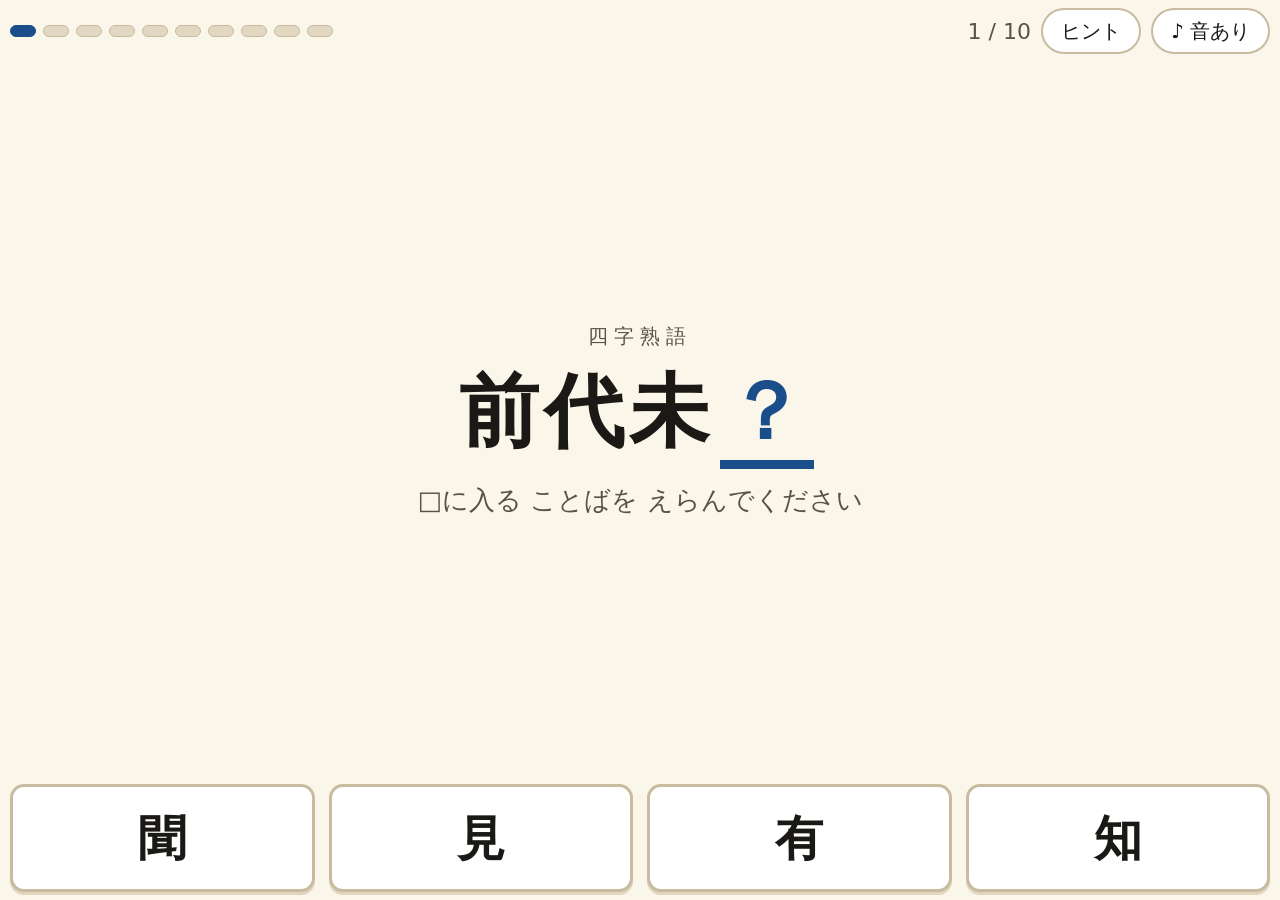
==== app/index.html @ 2a947069 "Tap on KOTOBA — 四字熟語・ことわざの穴うめパズル 大きな文字とタップだけで遊べる、高齢者向けのことばパズル。 インストール不要・通信なし・依存ライブラリなし。  - app/     " ====
<!DOCTYPE html>
<html lang="ja">
<head>
<meta charset="utf-8">
<meta name="viewport" content="width=device-width, initial-scale=1, viewport-fit=cover">
<title>ことば穴うめパズル｜Tap on KOTOBA</title>
<meta name="description" content="四字熟語とことわざの穴うめパズル。全100問から毎回10問。大きな文字・タップだけ・時間制限なし。">
<meta name="apple-mobile-web-app-capable" content="yes">
<meta name="apple-mobile-web-app-title" content="ことばパズル">
<link rel="icon" href="../assets/favicon.ico">
<link rel="apple-touch-icon" href="../assets/icon.png">
<style>
  :root{
    --bg:#FBF6EA;          /* 生成りの紙 */
    --panel:#FFFFFF;
    --ink:#1B1915;         /* 本文 コントラスト比 15:1 以上 */
    --sub:#5A5245;
    --line:#C8BBA0;
    --ok:#136B3A;
    --ok-bg:#E3F3E8;
    --ng:#9A3120;
    --ng-bg:#F5E4E0;
    --accent:#1A4E8A;
    --gap:clamp(6px,1.6dvh,14px);
  }
  *{box-sizing:border-box;-webkit-tap-highlight-color:transparent}
  /* .choices / .answer / .overlay は display を指定しているので、
     hidden 属性を確実に効かせる */
  [hidden]{display:none!important}
  html,body{margin:0;height:100%}
  body{
    background:var(--bg); color:var(--ink);
    /* メイリオ(Windows)を最優先。無い端末は各OS標準のゴシックへ順に落ちる:
       iOS/Mac=ヒラギノ角ゴ、Android=Noto Sans JP、Windows新環境=游ゴシック */
    font-family:"Meiryo","メイリオ",
                "Hiragino Sans","ヒラギノ角ゴシック","Hiragino Kaku Gothic ProN",
                "Noto Sans JP","Noto Sans CJK JP",
                "Yu Gothic UI","Yu Gothic","游ゴシック体","YuGothic",
                system-ui,sans-serif;
    overflow:hidden; touch-action:manipulation;
    -webkit-text-size-adjust:100%;
  }
  button{font-family:inherit; color:inherit; cursor:pointer}

  #app{
    height:100dvh; display:grid; grid-template-rows:auto 1fr auto;
    padding:max(6px,env(safe-area-inset-top)) max(10px,env(safe-area-inset-right))
            max(8px,env(safe-area-inset-bottom)) max(10px,env(safe-area-inset-left));
    gap:var(--gap);
  }

  /* ───── 上部バー ───── */
  .bar{display:flex; align-items:center; gap:10px; min-height:clamp(30px,8dvh,50px)}
  .dots{display:flex; gap:clamp(3px,0.7vw,7px); flex:1; min-width:0}
  .dot{flex:1; max-width:26px; height:clamp(7px,1.6dvh,12px); border-radius:99px;
       background:#E2D8C2; border:1px solid var(--line)}
  .dot.done{background:var(--ok); border-color:var(--ok)}
  .dot.miss{background:#D9C88E; border-color:#B89F55}
  .dot.now{background:var(--accent); border-color:var(--accent)}
  .count{font-size:clamp(14px,3.4dvh,22px); color:var(--sub); white-space:nowrap;
         font-variant-numeric:tabular-nums}
  .tool{
    border:2px solid var(--line); background:var(--panel); border-radius:99px;
    font-size:clamp(13px,3.2dvh,20px); padding:.25em .9em; min-height:clamp(30px,7dvh,46px);
    white-space:nowrap;
  }
  .tool:disabled{opacity:.35}
  .tool:active{background:#F0E9DA}

  /* ───── 問題 ───── */
  .stage{display:flex; flex-direction:column; align-items:center; justify-content:center;
         gap:var(--gap); min-height:0; text-align:center}
  .qlabel{margin:0; font-size:clamp(12px,3dvh,20px); letter-spacing:.3em; color:var(--sub)}
  .quiz{width:100%; white-space:nowrap; line-height:1.2; font-weight:700;
        max-height:46dvh; overflow:hidden;
        font-size:clamp(26px,min(18dvh,8.6vw),80px)}
  .quiz.yoji{letter-spacing:.06em}
  .blank{
    display:inline-block; min-width:1.15em; margin:0 .08em; padding:0 .06em;
    border-bottom:.12em solid var(--accent); color:var(--accent);
  }
  .blank.filled{color:var(--ok); border-bottom-color:var(--ok)}
  .msg{margin:0; font-size:clamp(14px,4dvh,26px); color:var(--sub); min-height:1.3em}
  .msg.okmsg{color:var(--ok); font-weight:600}
  .msg.ngmsg{color:var(--ng)}

  /* ───── 選択肢 ───── */
  .choices{display:grid; grid-template-columns:repeat(4,1fr); gap:clamp(6px,1.4vw,14px)}
  .choice{
    border:3px solid var(--line); background:var(--panel); border-radius:14px;
    min-height:clamp(54px,23dvh,108px); padding:.1em .2em;
    font-size:clamp(20px,min(10dvh,4.4vw),48px); font-weight:700; line-height:1.1;
    white-space:nowrap; box-shadow:0 3px 0 #E0D5BE;
  }
  .choice:active:not(:disabled){transform:translateY(3px); box-shadow:none}
  .choice.ng{background:var(--ng-bg); border-color:var(--ng); color:var(--ng)}
  .choice.ok{background:var(--ok-bg); border-color:var(--ok); color:var(--ok)}
  .choice.off{opacity:.25}
  .choice:disabled{cursor:default}
  .mark{font-size:.7em; margin-right:.15em}

  /* ───── 正解パネル ───── */
  .answer{display:grid; grid-template-columns:1fr auto; align-items:center;
          gap:clamp(8px,2vw,18px); background:var(--ok-bg);
          border:3px solid var(--ok); border-radius:14px; padding:clamp(6px,1.6dvh,14px)}
  .yomi{display:block; font-size:clamp(13px,min(4.2dvh,2.4vw),24px); color:var(--sub)}
  .imi{display:block; font-size:clamp(17px,min(7dvh,3.6vw),34px); line-height:1.4;
       margin-top:.1em; font-weight:600}
  .next{
    border:none; background:var(--ok); color:#fff; border-radius:12px;
    font-size:clamp(17px,5dvh,32px); font-weight:600; padding:.4em 1em;
    min-height:clamp(46px,15dvh,84px); white-space:nowrap;
  }
  .next:active{filter:brightness(.9)}

  /* ───── 結果・回転案内 ───── */
  .overlay{position:fixed; inset:0; background:var(--bg); display:flex; flex-direction:column;
           align-items:center; justify-content:center; gap:var(--gap); text-align:center;
           padding:20px; z-index:10}
  .big{font-size:clamp(24px,10dvh,56px); font-weight:600; margin:0}
  .mid{font-size:clamp(16px,5dvh,32px); margin:0; line-height:1.4}
  .stars{font-size:clamp(20px,7dvh,42px); letter-spacing:.1em; color:#C8961E; word-break:break-all}
  .again{border:none; background:var(--accent); color:#fff; border-radius:14px;
         font-size:clamp(18px,5.5dvh,34px); font-weight:600; padding:.5em 1.6em;
         min-height:clamp(48px,14dvh,88px)}

  /* ───── 縦持ち(ポートレート) ───── */
  @media (orientation:portrait){
    .quiz{white-space:normal; max-height:42dvh; line-height:1.35;
          font-size:clamp(30px,min(12dvh,16vw),96px)}
    .qlabel{font-size:clamp(13px,min(2.6dvh,3.6vw),22px)}
    .msg{font-size:clamp(15px,min(2.8dvh,4.4vw),28px)}
    .choices{grid-template-columns:repeat(2,1fr)}
    .choice{min-height:clamp(64px,11dvh,130px);
            font-size:clamp(24px,min(6dvh,10vw),56px)}
    .answer{grid-template-columns:1fr; gap:clamp(8px,1.4dvh,16px)}
    .yomi{font-size:clamp(15px,min(2.6dvh,4.4vw),26px)}
    .imi{font-size:clamp(19px,min(3.6dvh,6.2vw),38px)}
    .next{width:100%; min-height:clamp(54px,8dvh,96px)}
    .count{font-size:clamp(14px,3.6vw,22px)}
    .tool{font-size:clamp(13px,3.4vw,20px)}
  }

  :focus-visible{outline:4px solid var(--accent); outline-offset:3px}
  @media (prefers-reduced-motion:reduce){*{transition:none!important; animation:none!important}}
</style>
</head>
<body>

<div id="app">
  <header class="bar">
    <div class="dots" id="dots" aria-hidden="true"></div>
    <div class="count" id="count">1 / 10</div>
    <button class="tool" id="hint" type="button">ヒント</button>
    <button class="tool" id="sound" type="button" aria-pressed="true">♪ 音あり</button>
  </header>

  <main class="stage">
    <p class="qlabel" id="qlabel">四字熟語</p>
    <div class="quiz" id="quiz"></div>
    <p class="msg" id="msg" role="status" aria-live="polite">□に入ることばを えらんでください</p>
  </main>

  <section class="choices" id="choices" aria-label="選択肢"></section>

  <section class="answer" id="answer" hidden>
    <div>
      <span class="yomi" id="yomi"></span>
      <span class="imi" id="imi"></span>
    </div>
    <button class="next" id="next" type="button">つぎへ ▶</button>
  </section>
</div>

<div class="overlay" id="result" hidden>
  <p class="big" id="rTitle"></p>
  <p class="stars" id="rStars"></p>
  <p class="mid" id="rBody"></p>
  <button class="again" id="again" type="button">もう一度 あそぶ</button>
</div>

<script src="questions.js"></script>
<script>
(function(){
  "use strict";
  var PER_GAME = 10;
  var deck = [], idx = 0, star = 0, firstTry = true, soundOn = true, answered = false;

  var $ = function(id){ return document.getElementById(id); };
  var dotsEl=$("dots"), countEl=$("count"), hintBtn=$("hint"), soundBtn=$("sound"),
      qlabelEl=$("qlabel"), quizEl=$("quiz"), msgEl=$("msg"), choicesEl=$("choices"),
      answerEl=$("answer"), yomiEl=$("yomi"), imiEl=$("imi"), nextBtn=$("next"),
      resultEl=$("result");

  /* ── 音(短い和音。WebAudio が無い端末では黙って無効) ── */
  var actx = null;
  function beep(freqs, dur){
    if(!soundOn) return;
    try{
      if(!actx){ var AC = window.AudioContext || window.webkitAudioContext; if(!AC) return; actx = new AC(); }
      if(actx.state === "suspended") actx.resume();
      freqs.forEach(function(f, i){
        var o = actx.createOscillator(), g = actx.createGain();
        o.type = "sine"; o.frequency.value = f;
        var t0 = actx.currentTime + i * 0.09;
        g.gain.setValueAtTime(0.0001, t0);
        g.gain.exponentialRampToValueAtTime(0.18, t0 + 0.02);
        g.gain.exponentialRampToValueAtTime(0.0001, t0 + dur);
        o.connect(g); g.connect(actx.destination);
        o.start(t0); o.stop(t0 + dur + 0.05);
      });
    }catch(e){ /* 音が出せなくても進行に影響させない */ }
  }

  function shuffle(a){
    a = a.slice();
    for(var i = a.length - 1; i > 0; i--){
      var j = Math.floor(Math.random() * (i + 1)), t = a[i]; a[i] = a[j]; a[j] = t;
    }
    return a;
  }

  /* ── 枠からはみ出さないよう文字を自動で縮める
        (横向き=1行なので横幅、縦向き=折り返すので高さが効く) ── */
  function over(el){
    return el.scrollWidth > el.clientWidth + 1 || el.scrollHeight > el.clientHeight + 1;
  }
  function fit(el, maxPx){
    el.style.fontSize = "";
    var size = maxPx || parseFloat(getComputedStyle(el).fontSize);
    el.style.fontSize = size + "px";
    var guard = 0;
    while(over(el) && size > 12 && guard++ < 60){
      size -= Math.max(1, size * 0.05);
      el.style.fontSize = size + "px";
    }
  }
  function fitAll(){
    fit(quizEl);
    Array.prototype.forEach.call(choicesEl.children, function(b){ fit(b); });
  }

  function newGame(){
    deck = shuffle(QUESTIONS).slice(0, PER_GAME);
    idx = 0; star = 0;
    dotsEl.innerHTML = "";
    for(var i = 0; i < deck.length; i++){
      var d = document.createElement("span");
      d.className = "dot"; dotsEl.appendChild(d);
    }
    resultEl.hidden = true;
    render();
  }

  function render(){
    var item = deck[idx];
    answered = false; firstTry = true;

    countEl.textContent = (idx + 1) + " / " + deck.length;
    Array.prototype.forEach.call(dotsEl.children, function(d, i){
      d.classList.toggle("now", i === idx);
    });
    qlabelEl.textContent = item.t === "y" ? "四字熟語" : "ことわざ";

    var parts = item.q.split("_");
    quizEl.className = "quiz" + (item.t === "y" ? " yoji" : "");
    quizEl.innerHTML = "";
    quizEl.appendChild(document.createTextNode(parts[0]));
    var blank = document.createElement("span");
    blank.className = "blank"; blank.id = "blank"; blank.textContent = "？";
    quizEl.appendChild(blank);
    quizEl.appendChild(document.createTextNode(parts[1] || ""));

    msgEl.textContent = "□に入る ことばを えらんでください";
    msgEl.className = "msg";

    choicesEl.innerHTML = "";
    shuffle(item.c).forEach(function(v){
      var b = document.createElement("button");
      b.type = "button"; b.className = "choice"; b.textContent = v;
      b.addEventListener("click", function(){ pick(b, v); });
      choicesEl.appendChild(b);
    });

    choicesEl.hidden = false;
    answerEl.hidden = true;
    hintBtn.disabled = false;
    fitAll();
  }

  function pick(btn, val){
    if(answered || btn.disabled) return;
    var item = deck[idx];

    if(val === item.a){
      answered = true;
      beep([660, 880], 0.18);
      var blank = document.getElementById("blank");
      blank.textContent = item.a;
      blank.classList.add("filled");
      fit(quizEl);
      btn.classList.add("ok");
      btn.innerHTML = '<span class="mark">○</span>' + item.a;
      Array.prototype.forEach.call(choicesEl.children, function(b){ b.disabled = true; });
      hintBtn.disabled = true;

      dotsEl.children[idx].classList.add(firstTry ? "done" : "miss");
      if(firstTry) star++;

      msgEl.textContent = firstTry ? "せいかい！" : "せいかい！ よくできました";
      msgEl.className = "msg okmsg";
      yomiEl.textContent = item.yomi;
      imiEl.textContent = item.imi;
      choicesEl.hidden = true;
      answerEl.hidden = false;
      nextBtn.focus({ preventScroll:true });
    }else{
      firstTry = false;
      beep([220], 0.16);
      btn.classList.add("ng");
      btn.innerHTML = '<span class="mark">✕</span>' + val;
      btn.disabled = true;
      msgEl.textContent = "おしい！ もう一度 えらんでください";
      msgEl.className = "msg ngmsg";
      fit(btn);
    }
  }

  hintBtn.addEventListener("click", function(){
    if(answered) return;
    var item = deck[idx], removed = 0;
    Array.prototype.forEach.call(choicesEl.children, function(b){
      if(removed < 2 && !b.disabled && b.textContent !== item.a){
        b.disabled = true; b.classList.add("off"); removed++;
      }
    });
    firstTry = false;
    hintBtn.disabled = true;
    msgEl.textContent = "のこり2つに しぼりました";
    msgEl.className = "msg";
  });

  nextBtn.addEventListener("click", function(){
    idx++;
    if(idx >= deck.length) showResult(); else render();
  });

  function showResult(){
    var t, body;
    if(star === deck.length){ t = "ぜんぶ せいかい！"; body = "おみごとです。"; }
    else if(star >= deck.length - 2){ t = "おみごと！"; body = "あと少しで ぜんぶ せいかいです。"; }
    else if(star >= deck.length / 2){ t = "よくできました"; body = "ことばの意味も おぼえられましたね。"; }
    else { t = "おつかれさまでした"; body = "何度でも あそべます。ゆっくりどうぞ。"; }
    $("rTitle").textContent = t;
    $("rStars").textContent = new Array(star + 1).join("★") + new Array(deck.length - star + 1).join("☆");
    $("rBody").textContent = "一度で せいかい " + star + " 問 / " + deck.length + " 問\n" + body;
    $("rBody").style.whiteSpace = "pre-line";
    resultEl.hidden = false;
    $("again").focus({ preventScroll:true });
    beep([523, 659, 784], 0.22);
  }
  $("again").addEventListener("click", newGame);

  soundBtn.addEventListener("click", function(){
    soundOn = !soundOn;
    soundBtn.textContent = soundOn ? "♪ 音あり" : "♪ 音なし";
    soundBtn.setAttribute("aria-pressed", String(soundOn));
    if(soundOn) beep([660], 0.12);
  });

  /* ── キーボード(PC確認用): 1〜4で選択、Enter/スペースで次へ ── */
  document.addEventListener("keydown", function(e){
    if(!resultEl.hidden){
      if(e.key === "Enter" || e.key === " "){ e.preventDefault(); newGame(); }
      return;
    }
    if(e.key >= "1" && e.key <= "4" && !answered){
      var b = choicesEl.children[Number(e.key) - 1];
      if(b && !b.disabled){ b.click(); }
    }else if((e.key === "Enter" || e.key === " ") && answered){
      e.preventDefault(); nextBtn.click();
    }
  });

  window.addEventListener("resize", fitAll);
  window.addEventListener("orientationchange", function(){
    setTimeout(fitAll, 250);
  });

  newGame();
})();
</script>
</body>
</html>
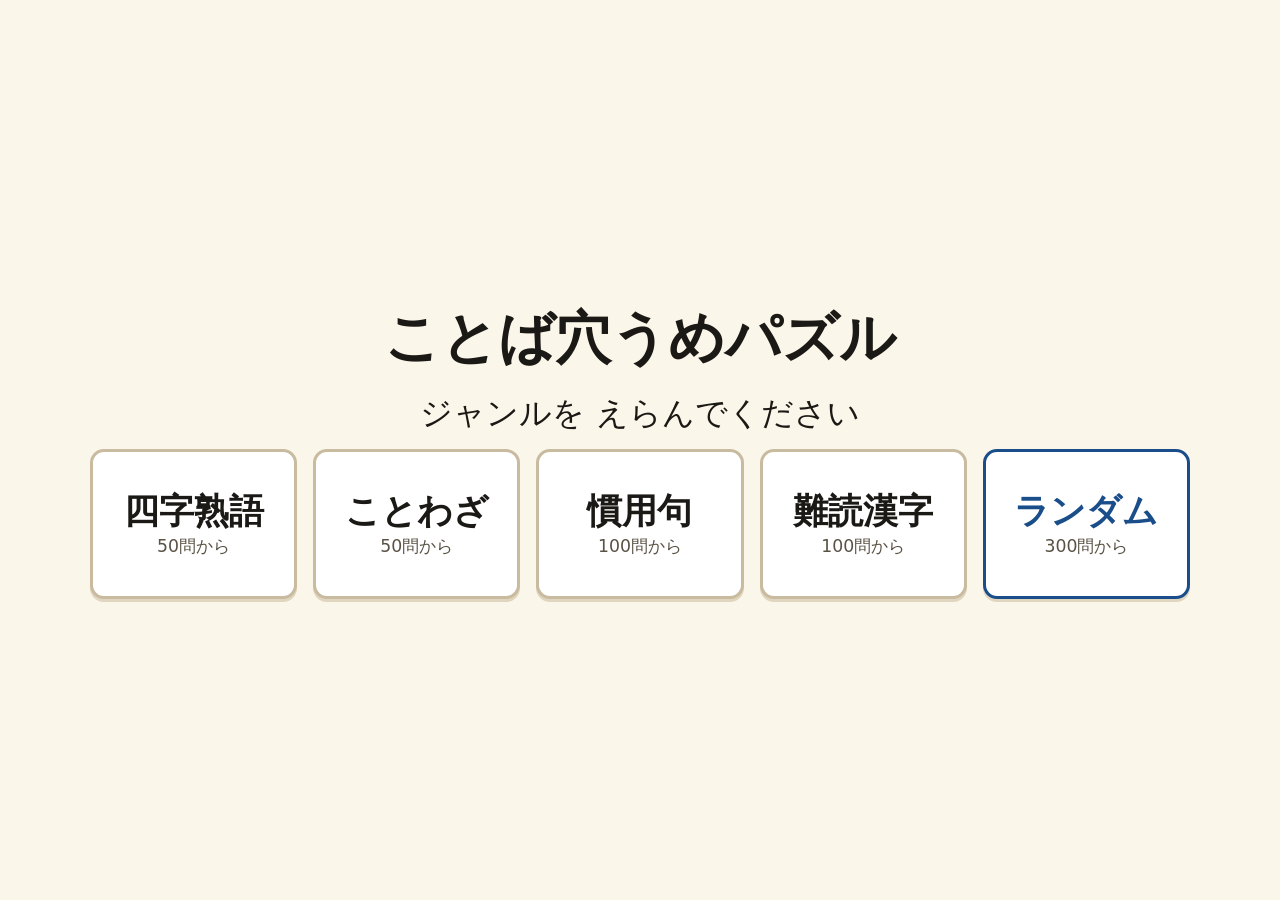
==== commit bfcbb3ae: "ジャンル選択を追加し、慣用句100問・難読漢字100問を追加(全300問) 開くとジャンル選びの画面が出る。四字熟語(50)・ことわざ(50)・慣用句(100)・ 難読漢字(100)・ランダム(300" ====
--- a/app/index.html
+++ b/app/index.html
@@ -80,6 +80,9 @@
     border-bottom:.12em solid var(--accent); color:var(--accent);
   }
   .blank.filled{color:var(--ok); border-bottom-color:var(--ok)}
+  /* 難読漢字は、語の下に読みの空欄を置く */
+  .kana{display:block; width:max-content; max-width:100%;
+        font-size:.52em; margin:.12em auto 0; line-height:1.25}
   .msg{margin:0; font-size:clamp(14px,4dvh,26px); color:var(--sub); min-height:1.3em}
   .msg.okmsg{color:var(--ok); font-weight:600}
   .msg.ngmsg{color:var(--ng)}
@@ -123,6 +126,22 @@
   .again{border:none; background:var(--accent); color:#fff; border-radius:14px;
          font-size:clamp(18px,5.5dvh,34px); font-weight:600; padding:.5em 1.6em;
          min-height:clamp(48px,14dvh,88px)}
+  .again.sub{background:none; color:var(--ink); border:3px solid var(--line)}
+  .btnrow{display:flex; flex-wrap:wrap; gap:clamp(8px,2vw,18px); justify-content:center}
+
+  /* ───── ジャンル選び ───── */
+  .genres{display:grid; grid-template-columns:repeat(5,1fr); gap:clamp(7px,1.6vw,16px);
+          width:100%; max-width:1100px}
+  .genre{
+    display:flex; flex-direction:column; align-items:center; justify-content:center; gap:.15em;
+    border:3px solid var(--line); background:var(--panel); border-radius:14px;
+    min-height:clamp(58px,26dvh,150px); padding:.4em .2em;
+    font-size:clamp(17px,min(6.5dvh,2.7vw),36px); font-weight:700; line-height:1.15;
+    box-shadow:0 3px 0 #E0D5BE; white-space:nowrap;
+  }
+  .genre:active{transform:translateY(3px); box-shadow:none}
+  .genre .num{font-size:.5em; font-weight:400; color:var(--sub)}
+  .genre.all{border-color:var(--accent); color:var(--accent)}
 
   /* ───── 縦持ち(ポートレート) ───── */
   @media (orientation:portrait){
@@ -137,6 +156,9 @@
     .yomi{font-size:clamp(15px,min(2.6dvh,4.4vw),26px)}
     .imi{font-size:clamp(19px,min(3.6dvh,6.2vw),38px)}
     .next{width:100%; min-height:clamp(54px,8dvh,96px)}
+    .genres{grid-template-columns:1fr 1fr}
+    .genre{min-height:clamp(64px,11dvh,130px); font-size:clamp(19px,min(5dvh,7vw),38px)}
+    .genre.all{grid-column:1 / -1}
     .count{font-size:clamp(14px,3.6vw,22px)}
     .tool{font-size:clamp(13px,3.4vw,20px)}
   }
@@ -176,7 +198,16 @@
   <p class="big" id="rTitle"></p>
   <p class="stars" id="rStars"></p>
   <p class="mid" id="rBody"></p>
-  <button class="again" id="again" type="button">もう一度 あそぶ</button>
+  <div class="btnrow">
+    <button class="again" id="again" type="button">もう一度 あそぶ</button>
+    <button class="again sub" id="toStart" type="button">ジャンルを えらぶ</button>
+  </div>
+</div>
+
+<div class="overlay" id="start">
+  <p class="big">ことば穴うめパズル</p>
+  <p class="mid">ジャンルを えらんでください</p>
+  <div class="genres" id="genres"></div>
 </div>
 
 <script src="questions.js"></script>
@@ -184,13 +215,22 @@
 (function(){
   "use strict";
   var PER_GAME = 10;
+  var GENRES = [
+    { key:"y", name:"四字熟語" },
+    { key:"k", name:"ことわざ" },
+    { key:"i", name:"慣用句" },
+    { key:"d", name:"難読漢字" },
+    { key:"*", name:"ランダム" }
+  ];
+  var LABEL = { y:"四字熟語", k:"ことわざ", i:"慣用句", d:"難読漢字" };
+  var genre = "*";
   var deck = [], idx = 0, star = 0, firstTry = true, soundOn = true, answered = false;
 
   var $ = function(id){ return document.getElementById(id); };
   var dotsEl=$("dots"), countEl=$("count"), hintBtn=$("hint"), soundBtn=$("sound"),
       qlabelEl=$("qlabel"), quizEl=$("quiz"), msgEl=$("msg"), choicesEl=$("choices"),
       answerEl=$("answer"), yomiEl=$("yomi"), imiEl=$("imi"), nextBtn=$("next"),
-      resultEl=$("result");
+      resultEl=$("result"), startEl=$("start"), genresEl=$("genres");
 
   /* ── 音(短い和音。WebAudio が無い端末では黙って無効) ── */
   var actx = null;
@@ -240,8 +280,32 @@
     Array.prototype.forEach.call(choicesEl.children, function(b){ fit(b); });
   }
 
-  function newGame(){
-    deck = shuffle(QUESTIONS).slice(0, PER_GAME);
+  function pool(g){
+    return g === "*" ? QUESTIONS : QUESTIONS.filter(function(q){ return q.t === g; });
+  }
+
+  /* ── ジャンル選び ── */
+  function buildStart(){
+    genresEl.innerHTML = "";
+    GENRES.forEach(function(g){
+      var b = document.createElement("button");
+      b.type = "button";
+      b.className = "genre" + (g.key === "*" ? " all" : "");
+      b.innerHTML = g.name + '<span class="num">' + pool(g.key).length + '問から</span>';
+      b.addEventListener("click", function(){ startEl.hidden = true; newGame(g.key); });
+      genresEl.appendChild(b);
+    });
+  }
+  function showStart(){
+    resultEl.hidden = true;
+    startEl.hidden = false;
+    buildStart();
+  }
+  $("toStart").addEventListener("click", showStart);
+
+  function newGame(g){
+    if(g) genre = g;
+    deck = shuffle(pool(genre)).slice(0, PER_GAME);
     idx = 0; star = 0;
     dotsEl.innerHTML = "";
     for(var i = 0; i < deck.length; i++){
@@ -260,18 +324,27 @@
     Array.prototype.forEach.call(dotsEl.children, function(d, i){
       d.classList.toggle("now", i === idx);
     });
-    qlabelEl.textContent = item.t === "y" ? "四字熟語" : "ことわざ";
-
-    var parts = item.q.split("_");
+    qlabelEl.textContent = LABEL[item.t] || "";
+
     quizEl.className = "quiz" + (item.t === "y" ? " yoji" : "");
     quizEl.innerHTML = "";
-    quizEl.appendChild(document.createTextNode(parts[0]));
     var blank = document.createElement("span");
     blank.className = "blank"; blank.id = "blank"; blank.textContent = "？";
-    quizEl.appendChild(blank);
-    quizEl.appendChild(document.createTextNode(parts[1] || ""));
-
-    msgEl.textContent = "□に入る ことばを えらんでください";
+    if(item.q.indexOf("_") < 0){
+      /* 難読漢字：語を見せ、その下の空欄に読みを入れる */
+      quizEl.appendChild(document.createTextNode(item.q));
+      blank.classList.add("kana");
+      quizEl.appendChild(blank);
+    }else{
+      var parts = item.q.split("_");
+      quizEl.appendChild(document.createTextNode(parts[0]));
+      quizEl.appendChild(blank);
+      quizEl.appendChild(document.createTextNode(parts[1] || ""));
+    }
+
+    msgEl.textContent = item.q.indexOf("_") < 0
+      ? "読みかたを えらんでください"
+      : "□に入る ことばを えらんでください";
     msgEl.className = "msg";
 
     choicesEl.innerHTML = "";
@@ -359,7 +432,7 @@
     $("again").focus({ preventScroll:true });
     beep([523, 659, 784], 0.22);
   }
-  $("again").addEventListener("click", newGame);
+  $("again").addEventListener("click", function(){ newGame(); });
 
   soundBtn.addEventListener("click", function(){
     soundOn = !soundOn;
@@ -370,6 +443,11 @@
 
   /* ── キーボード(PC確認用): 1〜4で選択、Enter/スペースで次へ ── */
   document.addEventListener("keydown", function(e){
+    if(!startEl.hidden){
+      var n = Number(e.key);
+      if(n >= 1 && n <= GENRES.length){ genresEl.children[n - 1].click(); }
+      return;
+    }
     if(!resultEl.hidden){
       if(e.key === "Enter" || e.key === " "){ e.preventDefault(); newGame(); }
       return;
@@ -387,7 +465,7 @@
     setTimeout(fitAll, 250);
   });
 
-  newGame();
+  showStart();
 })();
 </script>
 </body>
